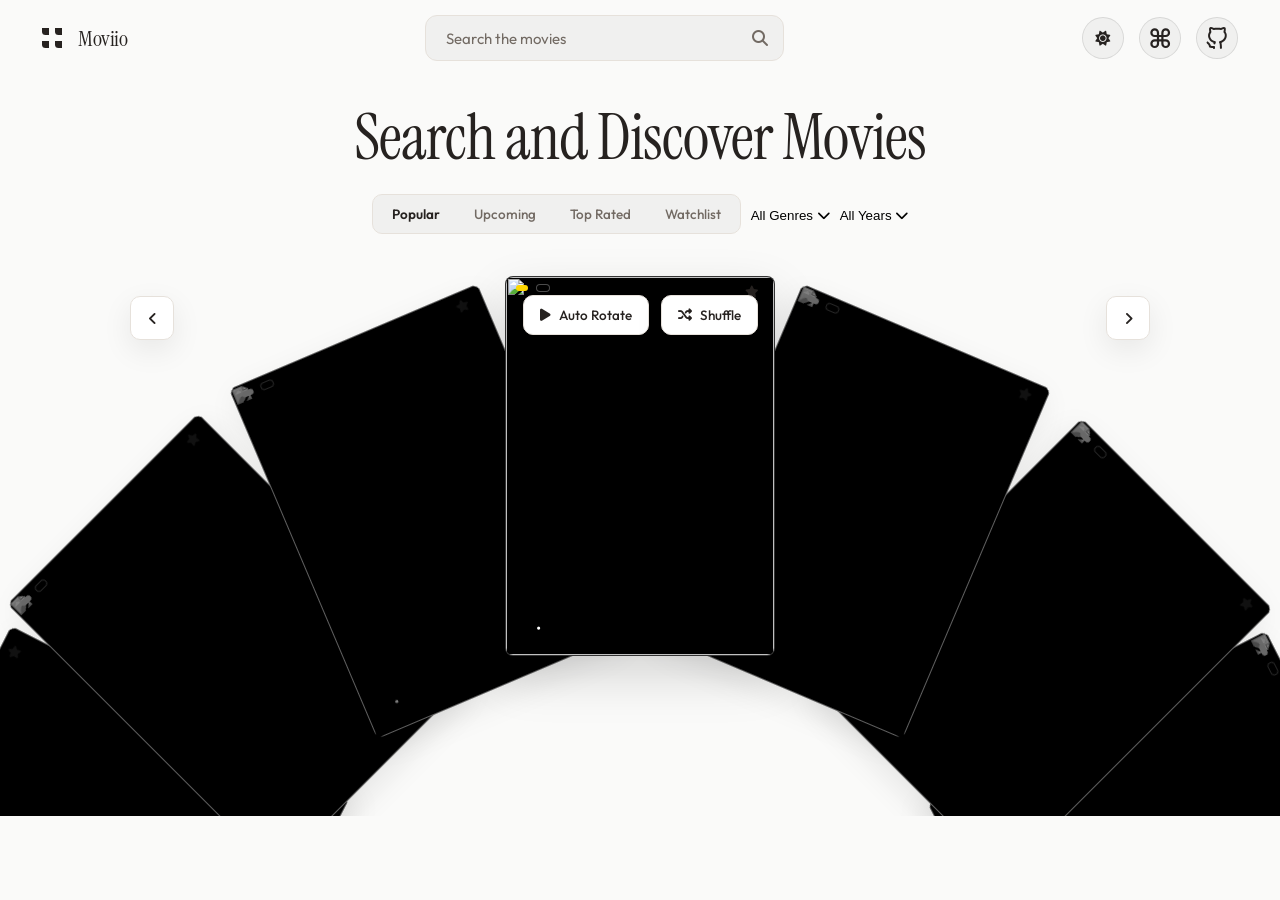
==== app.html @ 8660d8d4 "feat: modular scripts refactor, landing search, welcome modal, UI polish" ====
<!DOCTYPE html>
<html lang="en" data-theme="dark">
<!--
██████╗ ██╗██╗      █████╗ ██╗
██╔══██╗██║██║     ██╔══██╗██║
██████╔╝██║██║     ███████║██║
██╔══██╗██║██║     ██╔══██║██║
██████╔╝██║███████╗██║  ██║███████╗
╚═════╝ ╚═╝╚══════╝╚═╝  ╚═╝╚══════╝
███╗   ███╗ █████╗ ██╗     ██╗██╗  ██╗
████╗ ████║██╔══██╗██║     ██║██║ ██╔╝
██╔████╔██║███████║██║     ██║█████╔╝
██║╚██╔╝██║██╔══██║██║     ██║██╔═██╗
██║ ╚═╝ ██║██║  ██║███████╗██║██║  ██╗
╚═╝     ╚═╝╚═╝  ╚═╝╚══════╝╚═╝╚═╝  ╚═╝
What are you doing here?! you sneaky developer...
-->
<head>
  <meta charset="UTF-8" />
  <meta name="viewport" content="width=device-width, initial-scale=1.0" />
  <meta http-equiv="X-UA-Compatible" content="IE=edge" />
  <title>Moviio - Discover movies in motion. Browse films, watch trailers, and explore cinema with Moviio.</title>
  <meta name="description"
    content="Moviio is a modern movie discovery platform to explore popular, top-rated, and upcoming films, watch official trailers, and browse cinema in a smooth motion-driven experience." />
  <meta name="keywords"
    content="movies, movie discovery, film explorer, cinema, movie trailers, tmdb, film search, moviio" />
  <meta name="author" content="Moviio" />
  <meta name="robots" content="index, follow" />
  <meta property="og:description"
    content="Discover movies in motion. Browse films, watch trailers, and explore cinema with Moviio." />
  <meta name="theme-color" content="#0f0f0f" />
  <meta name="color-scheme" content="dark light" />
  <link rel="icon" href="./assets/favicon.svg" />
  <link rel="manifest" href="/manifest.json">
  <meta name="apple-mobile-web-app-capable" content="yes">
  <link rel="stylesheet" href="style.css" />
  <script>
    (function () {
      try {
        var t = localStorage.getItem("moviio-theme");
        if (t === "light" || t === "dark") {
          document.documentElement.setAttribute("data-theme", t);
        }
      } catch (e) { }
    })();
  </script>
  <link rel="stylesheet" href="https://cdnjs.cloudflare.com/ajax/libs/font-awesome/6.5.1/css/all.min.css"
    crossorigin="anonymous" referrerpolicy="no-referrer" />
  <style>
    .wheel-container {
      overflow: hidden;
      position: relative;
      transition: transform 360ms ease;
      will-change: transform;
      touch-action: pan-y;
    }

    .wheel-track {
      display: block;
      position: relative;
      transform-origin: 50% 50%;
      will-change: transform;
    }
  </style>
</head>

<body>
  <section class="wrapper">
    <div id="api-status" style="display:none;
  padding:20px;
  border-radius:8px;
  background:#ffe8e8;
  color:#a40000;
  font-weight:600;
  width: 100%;
  max-width: 400px;
  text-align: center;
  margin: auto;
  position:absolute;
  left: 50%; top: 55%; transform: translate(-50% , -50%);z-index: 999;">
    </div>

    <!-- Card loader -->
    <div id="cardLoader" class="card-loader hidden">
      <div class="spinner"></div>
    </div>

    <!-- One-time Welcome Modal -->
    <div id="welcomeModal" class="welcome-modal hidden">
      <div class="welcome-modal-content">
        <button class="welcome-modal-close" id="welcomeCloseBtn">&times;</button>
        <h2>Welcome to Moviio</h2>
        <div class="welcome-features">
          <div><i class="fa-solid fa-compass"></i> Browse &amp; Filter</div>
          <div><i class="fa-solid fa-play"></i> Watch Trailers</div>
          <div><i class="fa-regular fa-heart"></i> Your Watchlist</div>
          <div><i class="fa-solid fa-shuffle"></i> Shuffle &amp; Auto‑Rotate</div>
        </div>
        <button id="welcomeGotItBtn" class="btn primary">Got it</button>
      </div>
    </div>

    <header>
      <nav id="navigation">
        <div class="nav-left">
          <a href="index.html" class="brand">
            <div class="logo">
              <span class="logo-dot"></span>
              <span class="logo-dot"></span><span class="logo-dot"></span><span class="logo-dot"></span>
            </div>
            <span class="wordmark">Moviio</span>
          </a>
        </div>
        <div class="search-wrapper">
          <input type="search" placeholder="Search the movies" id="searchBox">
          <button class="search-icon" id="searchBtn">
            <i class="fa-solid fa-search"></i>
          </button>
        </div>

        <div style="display: flex; align-items: center; gap: 15px;">
          <button class="theme-toggle-btn" id="themeToggleBtn" title="Toggle theme">
            <i class="fa-solid fa-moon theme-icon-dark"></i>
            <i class="fa-solid fa-sun theme-icon-light"></i>
          </button>
          <button class="shortcuts-btn" id="shortcutsBtn" title="Keyboard Shortcuts">
            <svg style="height: 66%; width:66%;" viewBox="0 0 24 24" fill="none" xmlns="http://www.w3.org/2000/svg">
              <g id="SVGRepo_bgCarrier" stroke-width="0"></g>
              <g id="SVGRepo_tracerCarrier" stroke-linecap="round" stroke-linejoin="round"></g>
              <g id="SVGRepo_iconCarrier">
                <path
                  d="M10 10V7C10 5.34315 8.65685 4 7 4C5.34315 4 4 5.34315 4 7C4 8.65685 5.34315 10 7 10H10ZM10 10V14M10 10H14M10 14V17C10 18.6569 8.65685 20 7 20C5.34315 20 4 18.6569 4 17C4 15.3431 5.34315 14 7 14H10ZM10 14H14M14 10H17C18.6569 10 20 8.65685 20 7C20 5.34315 18.6569 4 17 4C15.3431 4 14 5.34315 14 7V10ZM14 10V14M14 14H17C18.6569 14 20 15.3431 20 17C20 18.6569 18.6569 20 17 20C15.3431 20 14 18.6569 14 17V14Z"
                  stroke="currentColor" stroke-width="2" stroke-linecap="round" stroke-linejoin="round"></path>
              </g>
            </svg>
          </button>
          <a href="https://github.com/bilalmlkdev/moviio.git" target="_blank" rel="noopener noreferrer"
            class="github-btn" id="githubBtn" title="GitHub">
            <svg style="height: 60%; width:60%;" viewBox="0 0 24 24" fill="none" xmlns="http://www.w3.org/2000/svg">
              <g id="SVGRepo_bgCarrier" stroke-width="0"></g>
              <g id="SVGRepo_tracerCarrier" stroke-linecap="round" stroke-linejoin="round"></g>
              <g id="SVGRepo_iconCarrier">
                <path
                  d="M4.0744 2.9938C4.13263 1.96371 4.37869 1.51577 5.08432 1.15606C5.84357 0.768899 7.04106 0.949072 8.45014 1.66261C9.05706 1.97009 9.11886 1.97635 10.1825 1.83998C11.5963 1.65865 13.4164 1.65929 14.7213 1.84164C15.7081 1.97954 15.7729 1.97265 16.3813 1.66453C18.3814 0.651679 19.9605 0.71795 20.5323 1.8387C20.8177 2.39812 20.8707 3.84971 20.6494 5.04695C20.5267 5.71069 20.5397 5.79356 20.8353 6.22912C22.915 9.29385 21.4165 14.2616 17.8528 16.1155C17.5801 16.2574 17.3503 16.3452 17.163 16.4167C16.5879 16.6363 16.4133 16.703 16.6247 17.7138C16.7265 18.2 16.8491 19.4088 16.8973 20.4002C16.9844 22.1922 16.9831 22.2047 16.6688 22.5703C16.241 23.0676 15.6244 23.076 15.2066 22.5902C14.9341 22.2734 14.9075 22.1238 14.9075 20.9015C14.9075 19.0952 14.7095 17.8946 14.2417 16.8658C13.6854 15.6415 14.0978 15.185 15.37 14.9114C17.1383 14.531 18.5194 13.4397 19.2892 11.8146C20.0211 10.2698 20.1314 8.13501 18.8082 6.83668C18.4319 6.3895 18.4057 5.98446 18.6744 4.76309C18.7748 4.3066 18.859 3.71768 18.8615 3.45425C18.8653 3.03823 18.8274 2.97541 18.5719 2.97541C18.4102 2.97541 17.7924 3.21062 17.1992 3.49805L16.2524 3.95695C16.1663 3.99866 16.07 4.0147 15.975 4.0038C13.5675 3.72746 11.2799 3.72319 8.86062 4.00488C8.76526 4.01598 8.66853 3.99994 8.58215 3.95802L7.63585 3.49882C7.04259 3.21087 6.42482 2.97541 6.26317 2.97541C5.88941 2.97541 5.88379 3.25135 6.22447 4.89078C6.43258 5.89203 6.57262 6.11513 5.97101 6.91572C5.06925 8.11576 4.844 9.60592 5.32757 11.1716C5.93704 13.1446 7.4295 14.4775 9.52773 14.9222C10.7926 15.1903 11.1232 15.5401 10.6402 16.9905C10.26 18.1319 10.0196 18.4261 9.46707 18.4261C8.72365 18.4261 8.25796 17.7821 8.51424 17.1082C8.62712 16.8112 8.59354 16.7795 7.89711 16.5255C5.77117 15.7504 4.14514 14.0131 3.40172 11.7223C2.82711 9.95184 3.07994 7.64739 4.00175 6.25453C4.31561 5.78028 4.32047 5.74006 4.174 4.83217C4.09113 4.31822 4.04631 3.49103 4.0744 2.9938Z"
                  fill="currentColor"></path>
                <path
                  d="M3.33203 15.9454C3.02568 15.4859 2.40481 15.3617 1.94528 15.6681C1.48576 15.9744 1.36158 16.5953 1.66793 17.0548C1.8941 17.3941 2.16467 17.6728 2.39444 17.9025C2.4368 17.9449 2.47796 17.9858 2.51815 18.0257C2.71062 18.2169 2.88056 18.3857 3.05124 18.5861C3.42875 19.0292 3.80536 19.626 4.0194 20.6962C4.11474 21.1729 4.45739 21.4297 4.64725 21.5419C4.85315 21.6635 5.07812 21.7352 5.26325 21.7819C5.64196 21.8774 6.10169 21.927 6.53799 21.9559C7.01695 21.9877 7.53592 21.998 7.99999 22.0008C8.00033 22.5527 8.44791 23.0001 8.99998 23.0001C9.55227 23.0001 9.99998 22.5524 9.99998 22.0001V21.0001C9.99998 20.4478 9.55227 20.0001 8.99998 20.0001C8.90571 20.0001 8.80372 20.0004 8.69569 20.0008C8.10883 20.0026 7.34388 20.0049 6.67018 19.9603C6.34531 19.9388 6.07825 19.9083 5.88241 19.871C5.58083 18.6871 5.09362 17.8994 4.57373 17.2891C4.34391 17.0194 4.10593 16.7834 3.91236 16.5914C3.87612 16.5555 3.84144 16.5211 3.80865 16.4883C3.5853 16.265 3.4392 16.1062 3.33203 15.9454Z"
                  fill="currentColor"></path>
              </g>
            </svg>
          </a>
        </div>

        <div class="shortcuts-dropdown hidden" id="shortcutsDropdown">
          <h4>Keyboard Shortcuts</h4>
          <ul>
            <li><span class="key">←</span> <span class="key">→</span> <span>Navigate cards</span></li>
            <li><span class="key">Enter</span> <span class="key">Space</span> <span>Open active card's trailer</span>
            </li>
            <li><span class="key">Esc</span> <span>Close trailer</span></li>
          </ul>
        </div>
      </nav>
    </header>

    <main class="main-site">
      <section class="hero-section">
        <h1>Search and Discover Movies</h1>
        <div class="filter-wrapper">
          <div class="filter-tabs">
            <span class="active-indicator"></span>
            <button class="filter-btn active" data-attribute="popular">Popular</button>
            <button class="filter-btn" data-attribute="upcoming">Upcoming</button>
            <button class="filter-btn" data-attribute="top_rated">Top Rated</button>
            <button class="filter-btn" data-attribute="watchlist">Watchlist</button>
          </div>

          <!-- Genre dropdown -->
          <div class="custom-dropdown" id="genreDropdown">
            <button type="button" class="dropdown-trigger" aria-haspopup="listbox" aria-expanded="false">
              <span class="dropdown-value">All Genres</span>
              <i class="fa-solid fa-chevron-down"></i>
            </button>
            <div class="dropdown-menu" role="listbox"></div>
            <select class="filter-select sr-only" id="genreSelect" tabindex="-1" aria-hidden="true">
              <option value="">All Genres</option>
            </select>
          </div>

          <!-- Year dropdown -->
          <div class="custom-dropdown" id="yearDropdown">
            <button type="button" class="dropdown-trigger" aria-haspopup="listbox" aria-expanded="false">
              <span class="dropdown-value">All Years</span>
              <i class="fa-solid fa-chevron-down"></i>
            </button>
            <div class="dropdown-menu" role="listbox"></div>
            <select class="filter-select sr-only" id="yearSelect" tabindex="-1" aria-hidden="true">
              <option value="">All Years</option>
              <option value="2026">2026</option>
              <option value="2025">2025</option>
              <option value="2024">2024</option>
              <option value="2023">2023</option>
              <option value="2022">2022</option>
              <option value="2021">2021</option>
              <option value="2020">2020</option>
              <option value="2019">2019</option>
            </select>
          </div>
        </div>

        <!-- Controls row for Auto‑Rotate and Shuffle -->
        <div class="controls-row">
          <button id="autoRotateBtn" class="action-btn">
            <i class="fa-solid fa-play"></i>
            <span>Auto Rotate</span>
          </button>
          <button id="shuffleBtn" class="action-btn">
            <i class="fa-solid fa-shuffle"></i>
            <span>Shuffle</span>
          </button>
        </div>
      </section>

      <!-- Wheel container -->
      <div class="wheel-container">
        <div id="emptyState" class="empty-state hidden">
          <i class="fa-regular fa-heart"></i>
          <p>Nothing in your watchlist yet.</p>
        </div>

        <button class="move-right controller-btn">
          <span><i class="fas fa-angle-right"></i></span>
        </button>
        <button class="move-left controller-btn">
          <span><i class="fas fa-angle-left"></i></span>
        </button>

        <!-- Cards (7 placeholders) -->
        <div class="wheel-track">
          <div class="card card-0">
            <div class="movie-details">
              <div class="details-top">
                <div class="movie-type">
                  <div class="badge-top-left"></div>
                  <div class="badge-top-right"></div>
                </div>
                <div class="movie-rating">
                  <h2><span><i class="fa-solid fa-star"></i></span></h2>
                </div>
              </div>
              <div class="details-bottom">
                <div class="card-content">
                  <h3></h3>
                  <div class="movie-dateType"><span class="movie-data"></span> • <span class="what-type"></span></div>
                </div>
              </div>
            </div>
            <img src="" alt="">
          </div>
          <div class="card card-1">
            <div class="movie-details">
              <div class="details-top">
                <div class="movie-type">
                  <div class="badge-top-left"></div>
                  <div class="badge-top-right"></div>
                </div>
                <div class="movie-rating">
                  <h2><span><i class="fa-solid fa-star"></i></span></h2>
                </div>
              </div>
              <div class="details-bottom">
                <div class="card-content">
                  <h3></h3>
                  <div class="movie-dateType"><span class="movie-data"></span> • <span class="what-type"></span></div>
                </div>
              </div>
            </div>
            <img src="" alt="">
          </div>
          <div class="card card-2">
            <div class="movie-details">
              <div class="details-top">
                <div class="movie-type">
                  <div class="badge-top-left"></div>
                  <div class="badge-top-right"></div>
                </div>
                <div class="movie-rating">
                  <h2><span><i class="fa-solid fa-star"></i></span></h2>
                </div>
              </div>
              <div class="details-bottom">
                <div class="card-content">
                  <h3></h3>
                  <div class="movie-dateType"><span class="movie-data"></span> • <span class="what-type"></span></div>
                </div>
              </div>
            </div>
            <img src="" alt="">
          </div>
          <div class="card card-3" id="active-card">
            <div class="movie-details">
              <div class="details-top">
                <div class="movie-type">
                  <div class="badge-top-left"></div>
                  <div class="badge-top-right"></div>
                </div>
                <div class="movie-rating">
                  <h2><span><i class="fa-solid fa-star"></i></span></h2>
                </div>
              </div>
              <div class="details-bottom">
                <div class="card-content">
                  <h3></h3>
                  <div class="movie-dateType"><span class="movie-data"></span> • <span class="what-type"></span></div>
                </div>
              </div>
            </div>
            <img src="" alt="">
          </div>
          <div class="card card-4">
            <div class="movie-details">
              <div class="details-top">
                <div class="movie-type">
                  <div class="badge-top-left"></div>
                  <div class="badge-top-right"></div>
                </div>
                <div class="movie-rating">
                  <h2><span><i class="fa-solid fa-star"></i></span></h2>
                </div>
              </div>
              <div class="details-bottom">
                <div class="card-content">
                  <h3></h3>
                  <div class="movie-dateType"><span class="movie-data"></span> • <span class="what-type"></span></div>
                </div>
              </div>
            </div>
            <img src="" alt="">
          </div>
          <div class="card card-5">
            <div class="movie-details">
              <div class="details-top">
                <div class="movie-type">
                  <div class="badge-top-left"></div>
                  <div class="badge-top-right"></div>
                </div>
                <div class="movie-rating">
                  <h2><span><i class="fa-solid fa-star"></i></span></h2>
                </div>
              </div>
              <div class="details-bottom">
                <div class="card-content">
                  <h3></h3>
                  <div class="movie-dateType"><span class="movie-data"></span> • <span class="what-type"></span></div>
                </div>
              </div>
            </div>
            <img src="" alt="">
          </div>
          <div class="card card-6">
            <div class="movie-details">
              <div class="details-top">
                <div class="movie-type">
                  <div class="badge-top-left"></div>
                  <div class="badge-top-right"></div>
                </div>
                <div class="movie-rating">
                  <h2><span><i class="fa-solid fa-star"></i></span></h2>
                </div>
              </div>
              <div class="details-bottom">
                <div class="card-content">
                  <h3></h3>
                  <div class="movie-dateType"><span class="movie-data"></span> • <span class="what-type"></span></div>
                </div>
              </div>
            </div>
            <img src="" alt="">
          </div>
        </div>
      </div>
    </main>
  </section>

  <!-- Trailer overlay -->
  <div id="trailer-overlay" class="hidden">
    <div class="trailer-bg">
      <iframe id="trailerPlayer" src="" frameborder="0" allow="autoplay; fullscreen; picture-in-picture"
        allowfullscreen></iframe>
    </div>
    <div class="trailer-gradient"></div>
    <div class="trailer-content">
      <div class="movie-rating">
        <span class="tag rating" id="trailerRating"></span>
        <i class="fa-solid fa-star" id="fa-star"></i>
      </div>
      <h1 id="trailerTitle"></h1>
      <div class="meta">
        <span><i class="fa-solid fa-play"></i> <span>Movie</span></span>
        <span><i class="fa-solid fa-calendar-days"></i> <span id="trailerYear"></span></span>
      </div>
      <p id="trailerOverview" class="overview"></p>

      <div class="trailer-controls">
        <button class="btn primary" id="playPauseBtn">
          <i class="fa-solid fa-play"></i> Watch Now
        </button>
        <button class="btn-icon" id="fullscreenBtn" title="Fullscreen">
          <i class="fa-solid fa-expand"></i>
        </button>
        <button class="btn-icon watchlist-btn" id="overlayWatchlistBtn" title="Add to Watchlist">
          <i class="fa-regular fa-heart"></i>
        </button>
        <button class="btn-icon" id="shareBtn" title="Share Movie">
          <i class="fa-solid fa-share-nodes"></i>
        </button>
      </div>
    </div>

    <button id="closeTrailer" class="close">
      <svg xmlns="http://www.w3.org/2000/svg" width="4em" height="4em" fill="currentColor" viewBox="0 0 256 256">
        <path
          d="M232,200a8,8,0,0,1-16,0,88.1,88.1,0,0,0-88-88H51.31l34.35,34.34a8,8,0,0,1-11.32,11.32l-48-48a8,8,0,0,1,0-11.32l48-48A8,8,0,0,1,85.66,61.66L51.31,96H128A104.11,104.11,0,0,1,232,200Z">
        </path>
      </svg>
    </button>
  </div>

  <script src="theme.js"></script>
  <script type="module" src="scripts/main.js"></script>
  <script>
    if ('serviceWorker' in navigator) {
      window.addEventListener('load', () => {
        navigator.serviceWorker.register('/sw.js');
      });
    }
  </script>
</body>

</html>
---- style.css ----
@import url("https://fonts.googleapis.com/css2?family=Outfit:wght@100..900&family=JetBrains+Mono:wght@400;500;600&family=Instrument+Serif:ital@0;1&display=swap");

*,
*::after,
*::before {
  padding: 0;
  margin: 0;
  box-sizing: border-box;
}

:root {
  --card-w: 270px;
  --card-h: 380px;
  --wheel-height: 700px;
  --transition-duration: 360ms;

  --bg-color: #16130f;
  --txt-color: #f2ece4;
  --txt-muted: #a89c8f;
  --card-color: #201b16;
  --border-color: #332b23;
  --primary-color: #eec89a;
  --primary-fg: #201b16;
  --chip-bg: rgba(238, 200, 154, 0.1);
  --chip-border: rgba(238, 200, 154, 0.3);
  --accent-color: var(--primary-color);

  --surface-color: rgba(255, 255, 255, 0.06);
  --surface-border: rgba(255, 255, 255, 0.12);
  --surface-hover: rgba(255, 255, 255, 0.12);

  --shadow-strong: 0 20px 50px rgba(0, 0, 0, 0.5);
  --shadow-soft: 0 10px 30px rgba(0, 0, 0, 0.3);

  --font-sans: "Outfit", sans-serif;
  --font-mono: "JetBrains Mono", ui-monospace, "Courier New", monospace;
  --font-serif: "Instrument Serif", Georgia, serif;
}

[data-theme="light"] {
  --bg-color: #fafaf9;
  --txt-color: #262220;
  --txt-muted: #726a63;
  --card-color: #ffffff;
  --border-color: #e6e1db;
  --primary-color: #6b4a2f;
  --primary-fg: #ffffff;
  --chip-bg: rgba(107, 74, 47, 0.08);
  --chip-border: rgba(107, 74, 47, 0.25);

  --surface-color: rgba(0, 0, 0, 0.04);
  --surface-border: rgba(0, 0, 0, 0.1);
  --surface-hover: rgba(0, 0, 0, 0.07);

  --shadow-strong: 0 20px 50px rgba(0, 0, 0, 0.15);
  --shadow-soft: 0 10px 30px rgba(0, 0, 0, 0.08);
}

html,
body {
  overscroll-behavior: none;
  width: 100%;
  background-color: var(--bg-color);
  color: var(--txt-color);
  font-family: "Outfit", sans-serif;
  overflow: hidden;
  position: relative;
  transition: background-color 0.25s ease, color 0.25s ease;
}

a {
  text-decoration: none;
  color: inherit;
}

input,
textarea,
output {
  outline: none;
  border: none;
  margin: 0;
  padding: 0;
}

button {
  border: none;
  background: transparent;
  margin: 0;
  padding: 0;
  cursor: pointer;
}

ul,
ol,
li {
  list-style: none;
}

.wrapper {
  height: 100svh;
  width: 100%;
  padding: 0;
  position: relative;
  z-index: 10;
}

header {
  width: 100%;
  padding: 15px 42px;
}

#navigation {
  display: flex;
  align-items: center;
  justify-content: space-between;
}

.nav-left {
  display: flex;
  align-items: center;
  gap: 30px;
}

.brand {
  display: flex;
  align-items: center;
  gap: 10px;
}

.wordmark {
  font-family: var(--font-serif);
  font-size: 22px;
  letter-spacing: -0.5px;
  color: var(--txt-color);
  white-space: nowrap;
}

.logo {
  display: inline-flex;
  height: 26px;
  width: 26px;
  display: grid;
  align-items: center;
  justify-content: center;
  grid-template-columns: repeat(2, 1fr);
}

.logo .logo-dot {
  height: 7px;
  width: 7px;
  background-color: var(--txt-color);
  border-bottom-left-radius: 50%;
  display: inline-block;
}

.search-wrapper {
  display: flex;
  align-items: center;
  gap: 10px;
  color: var(--txt-color);
  width: 30%;
  max-width: 100%;
  height: 46px;
  border-radius: 12px;
  background-color: var(--surface-color);
  border: 1px solid var(--border-color);
  transition: border-color 0.2s ease;
}

.search-wrapper:focus-within {
  border-color: var(--primary-color);
}

.search-wrapper input[type="search"] {
  width: 100%;
  height: 100%;
  padding: 0 10px 0 20px;
  color: var(--txt-color);
  font-size: 15px;
  border-radius: 12px;
  background: transparent;
  font-family: var(--font-sans);
}

.search-wrapper input[type="search"]::placeholder {
  color: var(--txt-muted);
}

.search-wrapper .search-icon {
  background: transparent;
  position: relative;
  right: 15px;
}

.search-icon i {
  font-size: 16px;
  color: var(--txt-muted);
}

.user {
  display: flex;
  align-items: center;
  justify-content: center;
  height: 50px;
  width: 50px;
  border-radius: 50%;
  background-color: var(--txt-color);
  color: var(--bg-color);
}

.user i {
  font-size: 18px;
  color: var(--bg-color);
}

.main-site {
  display: flex;
  flex-direction: column;
  align-items: center;
  margin-top: 40px;
  z-index: 2;
  position: relative;
}

/* Theme toggle, shortcuts, github buttons */
.shortcuts-btn,
.github-btn,
.theme-toggle-btn {
  display: flex;
  align-items: center;
  justify-content: center;
  width: 42px;
  height: 42px;
  border-radius: 50%;
  background: var(--surface-color);
  border: 1px solid var(--surface-border);
  color: var(--txt-color);
  font-size: 16px;
  cursor: pointer;
  transition: all 0.2s ease;
}

.shortcuts-btn:hover,
.github-btn:hover,
.theme-toggle-btn:hover {
  background: var(--surface-hover);
}

.theme-toggle-btn {
  position: relative;
  font-size: 15px;
}

.theme-toggle-btn .theme-icon-light,
.theme-toggle-btn .theme-icon-dark {
  position: absolute;
  transition: opacity 0.2s ease, transform 0.3s ease;
}

.theme-toggle-btn .theme-icon-light {
  opacity: 0;
  transform: rotate(-90deg) scale(0.5);
}

.theme-toggle-btn .theme-icon-dark {
  opacity: 1;
  transform: rotate(0deg) scale(1);
}

[data-theme="light"] .theme-toggle-btn .theme-icon-light {
  opacity: 1;
  transform: rotate(0deg) scale(1);
}

[data-theme="light"] .theme-toggle-btn .theme-icon-dark {
  opacity: 0;
  transform: rotate(90deg) scale(0.5);
}

.shortcuts-btn.active,
.github-btn:active {
  background: var(--txt-color);
  color: var(--bg-color);
}

.shortcuts-btn.active svg,
.github-btn:active svg {
  stroke-color: #000000;
}

.shortcuts-dropdown {
  position: absolute;
  top: 64px;
  right: 42px;
  width: 260px;
  background: var(--card-color);
  backdrop-filter: blur(8px);
  border: 1px solid var(--border-color);
  border-radius: 10px;
  padding: 14px 16px;
  z-index: 50;
  box-shadow: var(--shadow-strong);
  color: var(--txt-color);
}

.shortcuts-dropdown.hidden {
  display: none;
}

.shortcuts-dropdown h4 {
  font-size: 13px;
  text-transform: uppercase;
  letter-spacing: 0.5px;
  color: var(--txt-muted);
  margin-bottom: 10px;
}

.shortcuts-dropdown ul {
  display: flex;
  flex-direction: column;
  gap: 10px;
}

.shortcuts-dropdown li {
  display: flex;
  align-items: center;
  gap: 8px;
  font-size: 14px;
}

.shortcuts-dropdown .key {
  background: var(--surface-color);
  border: 1px solid var(--border-color);
  border-radius: 4px;
  padding: 2px 8px;
  font-size: 12px;
  font-family: var(--font-mono);
}

/* Hero */
.hero-section {
  display: flex;
  flex-direction: column;
  align-items: center;
  gap: 20px;
  position: absolute;
  top: 0;
  width: 100%;
  left: 50%;
  transform: translateX(-50%);
  z-index: 10;
}

.hero-section h1 {
  font-size: 64px;
  letter-spacing: -1px;
  font-weight: 400;
  font-family: var(--font-serif);
  position: relative;
  color: var(--txt-color);
  bottom: 20px;
}

.filter-wrapper {
  position: relative;
  display: flex;
  align-items: center;
  gap: 10px;
  height: auto;
  position: relative;
  bottom: 25px;
  flex-wrap: wrap;
}

.filter-tabs {
  display: inline-flex;
  align-items: center;
  gap: 2px;
  height: 40px;
  padding: 3px;
  border-radius: 10px;
  background: var(--surface-color);
  border: 1px solid var(--border-color);
  position: relative;
}

.active-indicator {
  position: absolute;
  height: calc(100% - 6px);
  top: 3px;
  background: var(--card-color);
  box-shadow: 0 1px 3px rgba(0, 0, 0, 0.15);
  z-index: 0;
  border-radius: 7px;
  transition: all 0.3s cubic-bezier(0.4, 0, 0.2, 1);
  color: var(--txt-color);
}

.filter-btn {
  height: 34px;
  padding: 0 16px;
  border: none;
  background: transparent;
  color: var(--txt-muted);
  font-family: var(--font-sans);
  font-size: 13.5px;
  font-weight: 500;
  cursor: pointer;
  position: relative;
  z-index: 1;
  border-radius: 7px;
  transition: color 0.2s ease;
  white-space: nowrap;
}

.filter-btn.active {
  color: var(--txt-color);
  font-weight: 600;
}

/* Controls row for Auto‑Rotate and Shuffle */
.controls-row {
  display: flex;
  justify-content: center;
  gap: 12px;
  margin-top: 16px;
  flex-wrap: wrap;
}

.action-btn {
  display: inline-flex;
  align-items: center;
  gap: 8px;
  height: 40px;
  padding: 0 16px;
  border: 1px solid var(--border-color);
  font-family: var(--font-sans);
  font-size: 13.5px;
  font-weight: 500;
  cursor: pointer;
  border-radius: 10px;
  box-shadow: var(--shadow-soft);
  transition: all 0.2s cubic-bezier(0.4, 0, 0.2, 1);
  background-color: var(--card-color);
  color: var(--txt-color);
}

.action-btn:hover {
  border-color: var(--primary-color);
  transform: translateY(-2px);
}

.action-btn i {
  font-size: 14px;
}

/* Wheel */
.wheel-container {
  position: relative;
  width: 100%;
  height: var(--wheel-height);
  display: flex;
  justify-content: center;
  align-items: center;
  overflow: hidden;
  touch-action: pan-y;
  z-index: 2;
}

.move-right {
  top: 180px;
  right: 130px;
}

.move-right:active {
  transform: translateY(2px) !important;
}

.move-left {
  top: 180px;
  left: 130px;
}

.controller-btn {
  width: 44px;
  height: 44px;
  padding: 0;
  border: 1px solid var(--border-color);
  font-family: var(--font-sans);
  text-decoration: none;
  font-size: 15px;
  cursor: pointer;
  border-radius: 10px;
  box-shadow: var(--shadow-soft);
  transition: all 0.2s cubic-bezier(0.4, 0, 0.2, 1);
  background-color: var(--card-color);
  display: flex;
  align-items: center;
  justify-content: center;
  position: absolute;
  z-index: 10;
}

.controller-btn:hover {
  border-color: var(--primary-color);
  transform: translateY(-2px);
}

.controller-btn span {
  color: var(--txt-color);
  display: flex;
  align-items: center;
  justify-content: center;
}

.controller-btn:active {
  transform: translateY(0);
  outline: 0;
}

.wheel-container,
.wheel-track {
  touch-action: none;
  -ms-touch-action: none;
  -webkit-user-select: none;
  user-select: none;
}

.wheel-track {
  position: absolute;
  left: 50%;
  top: 50%;
  width: 100%;
  height: 100%;
  transform: translate3d(-50%, -50%, 0);
  pointer-events: auto;
  touch-action: none;
}

.wheel-track.hide {
  display: none;
}

.card {
  position: absolute !important;
  left: 50%;
  top: 50%;
  width: var(--card-w);
  height: var(--card-h);
  background: #000;
  border-radius: 8px;
  overflow: hidden;
  box-shadow: var(--shadow-soft);
  transform: translate(-50%, -50%) var(--slot) translateX(var(--drag-x, 0px)) rotateX(var(--tilt-x, 0deg)) rotateY(var(--tilt-y, 0deg));
  transition: transform var(--transition-duration) ease, filter var(--transition-duration) ease;
  transform-origin: 50% 200%;
  filter: grayscale(100%) brightness(0.5);
  z-index: 1;
  user-select: none;
  touch-action: none;
  will-change: transform, filter;
  pointer-events: none;
}

.card.active,
.card-3 {
  z-index: 10;
  filter: grayscale(0%) brightness(1);
  box-shadow: 0 20px 50px rgba(0, 0, 0, 0.5);
  cursor: pointer;
  pointer-events: visible;
}

.wheel-track.dragging .card {
  transition: none;
}

.card img {
  width: 100%;
  height: 100%;
  object-fit: cover;
  position: absolute;
  top: 0;
  left: 0;
  z-index: -1;
  pointer-events: none;
}

.card-0 {
  --slot: translateY(55px) translateX(-13px) rotate(-63deg);
  z-index: -1;
}

.card-1 {
  --slot: translateY(10px) rotate(-45deg);
  z-index: 1;
}

.card-2 {
  --slot: translateX(10px) rotate(-23deg);
  z-index: 2;
}

.card-3 {
  --slot: rotate(0deg) scale(1);
  z-index: 10;
  filter: grayscale(0%) brightness(1);
  box-shadow: var(--shadow-strong);
  border: 1px solid rgba(255, 255, 255, 0.2);
}

.card-4 {
  --slot: translateX(-10px) rotate(23deg);
  z-index: 2;
}

.card-5 {
  --slot: translateY(15px) rotate(45deg);
  z-index: 1;
}

.card-6 {
  --slot: translateY(60px) translateX(10px) rotate(63deg);
  z-index: -1;
}

.movie-details {
  height: 100%;
  width: 100%;
  padding: 7px 10px;
  display: flex;
  flex-direction: column;
  justify-content: space-between;
  box-sizing: border-box;
  border-radius: 8px;
}

.details-top {
  display: flex;
  justify-content: space-between;
  align-items: flex-start;
  width: 100%;
}

.movie-type {
  display: flex;
  align-items: center;
  gap: 8px;
}

.movie-rating {
  position: relative;
  right: 20px;
}

.movie-rating h2 {
  margin: 0;
  font-size: 40px;
  color: var(--txt-color);
  position: relative;
}

.movie-rating h2 span {
  position: absolute;
  top: 0;
  right: -15px;
  font-size: 12px;
}

.badge-top-left {
  background: #ffd700;
  color: #000;
  padding: 3px 6px;
  border-radius: 4px;
  font-size: 10px;
  font-weight: bold;
  display: inline-block;
}

.badge-top-right {
  background: rgba(0, 0, 0, 0.6);
  color: #fff;
  padding: 3px 6px;
  border-radius: 4px;
  font-size: 10px;
  border: 1px solid rgba(255, 255, 255, 0.3);
  display: inline-block;
}

.card-content {
  width: 100%;
  padding: 0 10px 10px;
  text-align: left;
  color: #fff;
  display: flex;
  flex-direction: column;
  gap: 4px;
  box-sizing: border-box;
}

.card-content h3 {
  margin: 0;
  font-size: 22px;
  text-transform: capitalize;
}

.movie-dateType {
  display: flex;
  gap: 10px;
  align-items: center;
}

.movie-dateType span {
  font-size: 14px;
}

/* Trailer overlay */
#trailer-overlay {
  position: fixed;
  inset: 0;
  background: var(--bg-color);
  display: flex;
  align-items: center;
  justify-content: flex-start;
  overflow: hidden;
  z-index: 9999;
  width: 100%;
  height: 100vh;
}

#trailer-overlay.hidden {
  display: none;
}

.trailer-bg {
  position: absolute;
  inset: 0;
  overflow: hidden;
}

#trailerPlayer {
  position: absolute;
  top: 50%;
  left: 50%;
  width: 1920px;
  height: 1080px;
  transform: translate(-50%, -50%);
  border: none;
}

.trailer-gradient {
  position: absolute;
  inset: 0;
  background: linear-gradient(90deg, #000 25%, rgba(0, 0, 0, 0.5) 60%, rgba(0, 0, 0, 0.9));
}

.trailer-content {
  position: relative;
  z-index: 5;
  width: 50%;
  max-width: 800px;
  margin-left: 4rem;
  color: var(--txt-color);
  display: flex;
  flex-direction: column;
  align-items: flex-start;
  gap: 10px;
}

.movie-rating {
  display: flex;
  align-items: center;
  position: relative;
  margin-left: 1.2rem;
}

#fa-star {
  font-size: 10px;
  position: absolute;
  right: -15px;
  top: 0;
}

.movie-rating span {
  font-size: 25px;
}

.trailer-content h1 {
  font-size: 4rem;
  line-height: 1.1;
}

.meta {
  display: flex;
  align-items: center;
  gap: 30px;
  flex-wrap: wrap;
}

.meta span {
  display: flex;
  align-items: center;
  gap: 5px;
}

.meta span i {
  font-size: 14px;
}

.overview {
  max-width: 90%;
  margin-top: 1rem;
  opacity: 1;
}

.actions {
  margin-top: 1.5rem;
}

.btn {
  padding: 0.7rem 1.4rem;
  border-radius: 10px;
  border: none;
  margin-right: 0.7rem;
  cursor: pointer;
  font-family: var(--font-sans);
  font-weight: 500;
}

.btn.primary {
  background: var(--primary-color);
  color: var(--primary-fg);
  display: flex;
  align-items: center;
  justify-content: center;
  gap: 10px;
}

.close {
  position: absolute;
  top: 20px;
  left: 50px;
  background: transparent;
  border: none;
  cursor: pointer;
}

.close svg {
  height: 80px;
  fill: var(--txt-color);
}

.trailer-controls {
  display: flex;
  gap: 12px;
  align-items: center;
}

.btn-icon {
  width: 48px;
  height: 48px;
  border-radius: 50%;
  background: rgba(255, 255, 255, 0.15);
  backdrop-filter: blur(4px);
  border: 1px solid rgba(255, 255, 255, 0.1);
  color: var(--txt-color);
  display: flex;
  align-items: center;
  justify-content: center;
  font-size: 1.2rem;
  cursor: pointer;
  transition: all 0.2s ease;
}

.btn-icon:hover {
  background: rgba(255, 255, 255, 0.25);
  transform: scale(1.05);
}

/* Skeleton loading */
.skeleton {
  background: linear-gradient(90deg, #2a2a2a 25%, #3a3a3a 50%, #2a2a2a 75%);
  background-size: 200% 100%;
  animation: shimmer 1.5s infinite;
  border-radius: 4px;
}

@keyframes shimmer {
  0% {
    background-position: -200% 0;
  }

  100% {
    background-position: 200% 0;
  }
}

.skeleton-text {
  height: 1em;
  width: 80%;
  margin: 0.3em 0;
}

.skeleton-text.short {
  width: 40%;
}

.skeleton-text.tiny {
  width: 20%;
}

.skeleton-img {
  width: 100%;
  height: 100%;
  background: #2a2a2a;
}

/* Watchlist button */
.watchlist-btn {
  position: absolute;
  top: 12px;
  right: 12px;
  z-index: 999;
  background: rgba(0, 0, 0, 0.6);
  border: 1px solid rgba(255, 255, 255, 0.2);
  border-radius: 50%;
  width: 36px;
  height: 36px;
  display: flex;
  align-items: center;
  justify-content: center;
  color: #fff;
  cursor: pointer;
  transition: all 0.2s ease;
  backdrop-filter: blur(4px);
  pointer-events: auto;
}

.watchlist-btn:hover {
  transform: scale(1.1);
  background: rgba(255, 255, 255, 0.1);
}

.watchlist-btn.in-watchlist {
  color: #ff4757;
  border-color: #ff4757;
}

.watchlist-btn.in-watchlist i {
  font-weight: 900;
}

/* Empty state */
.wheel-container.is-empty .wheel-track {
  filter: grayscale(100%) brightness(0.25);
  pointer-events: none;
  transition: filter 0.3s ease;
}

.empty-state {
  position: absolute;
  top: 50%;
  left: 50%;
  transform: translate(-50%, -50%);
  z-index: 20;
  text-align: center;
  color: var(--txt-color);
  pointer-events: none;
}

.empty-state.hidden {
  display: none;
}

.empty-state i {
  font-size: 32px;
  opacity: 0.6;
  margin-bottom: 10px;
  display: block;
}

.empty-state p {
  font-size: 18px;
  font-weight: 500;
  opacity: 0.8;
}

/* Card loader */
.card-loader {
  position: fixed;
  inset: 0;
  background: rgba(0, 0, 0, 0.6);
  backdrop-filter: blur(2px);
  display: flex;
  align-items: center;
  justify-content: center;
  z-index: 9998;
  transition: opacity 0.2s ease;
}

.card-loader.hidden {
  display: none;
}

.card-loader .spinner {
  width: 56px;
  height: 56px;
  border-radius: 50%;
  border: 4px solid rgba(255, 255, 255, 0.2);
  border-top-color: var(--txt-color);
  animation: spin 0.8s linear infinite;
}

@keyframes spin {
  to {
    transform: rotate(360deg);
  }
}

/* Welcome modal */
.welcome-modal {
  position: fixed;
  inset: 0;
  background: rgba(0, 0, 0, 0.7);
  backdrop-filter: blur(6px);
  z-index: 10000;
  display: flex;
  align-items: center;
  justify-content: center;
  padding: 20px;
}

.welcome-modal.hidden {
  display: none;
}

.welcome-modal-content {
  background: var(--card-color);
  border: 1px solid var(--border-color);
  border-radius: 16px;
  padding: 32px 28px;
  max-width: 420px;
  width: 100%;
  text-align: center;
  box-shadow: var(--shadow-strong);
  position: relative;
}

.welcome-modal-close {
  position: absolute;
  top: 12px;
  right: 12px;
  background: transparent;
  border: none;
  color: var(--txt-muted);
  font-size: 28px;
  cursor: pointer;
  line-height: 1;
  transition: color 0.2s ease;
}

.welcome-modal-close:hover {
  color: var(--txt-color);
}

.welcome-modal h2 {
  font-family: var(--font-serif);
  font-weight: 400;
  font-size: 2rem;
  margin: 0 0 16px;
  color: var(--txt-color);
}

.welcome-features {
  display: flex;
  flex-direction: column;
  gap: 12px;
  margin-bottom: 24px;
}

.welcome-features div {
  display: flex;
  align-items: center;
  gap: 12px;
  font-size: 15px;
  color: var(--txt-muted);
}

.welcome-features i {
  width: 24px;
  color: var(--primary-color);
  font-size: 18px;
}

/* Responsive rules (simplified for this example; include all from original) */
@media (max-width: 900px) {
  :root {
    --card-w: 190px;
    --card-h: 270px;
    --wheel-height: 420px;
  }

  .movie-rating h2 {
    font-size: 34px;
  }

  .card-content h3 {
    font-size: 20px;
  }

  html,
  body {
    overflow: auto;
    height: auto;
  }

  .wrapper {
    height: auto;
    min-height: 100svh;
  }

  header {
    padding: 14px 20px;
  }

  #navigation {
    gap: 12px;
    align-items: center;
  }

  .nav-left {
    gap: 12px;
  }

  .logo {
    height: 22px;
    width: 22px;
  }

  .logo .logo-dot {
    height: 6px;
    width: 6px;
  }

  .search-wrapper {
    width: 55%;
    height: 44px;
  }

  .search-wrapper input[type="search"] {
    font-size: 15px;
    padding-left: 26px;
  }

  .user {
    height: 42px;
    width: 42px;
  }

  .hero-section {
    top: 8px;
    margin-top: 0;
    gap: 10px;
  }

  .hero-section h1 {
    font-size: 48px;
    letter-spacing: -1px;
  }

  .filter-wrapper {
    gap: 12px;
    height: 32px;
  }

  .filter-btn {
    width: 78px;
    font-size: 15px;
  }

  :root {
    --card-w: 210px;
    --card-h: 300px;
    --wheel-height: 520px;
  }

  .card-content h3 {
    font-size: 18px;
  }

  .movie-rating h2 {
    font-size: 34px;
  }
}

/* Add other media queries from original as needed */
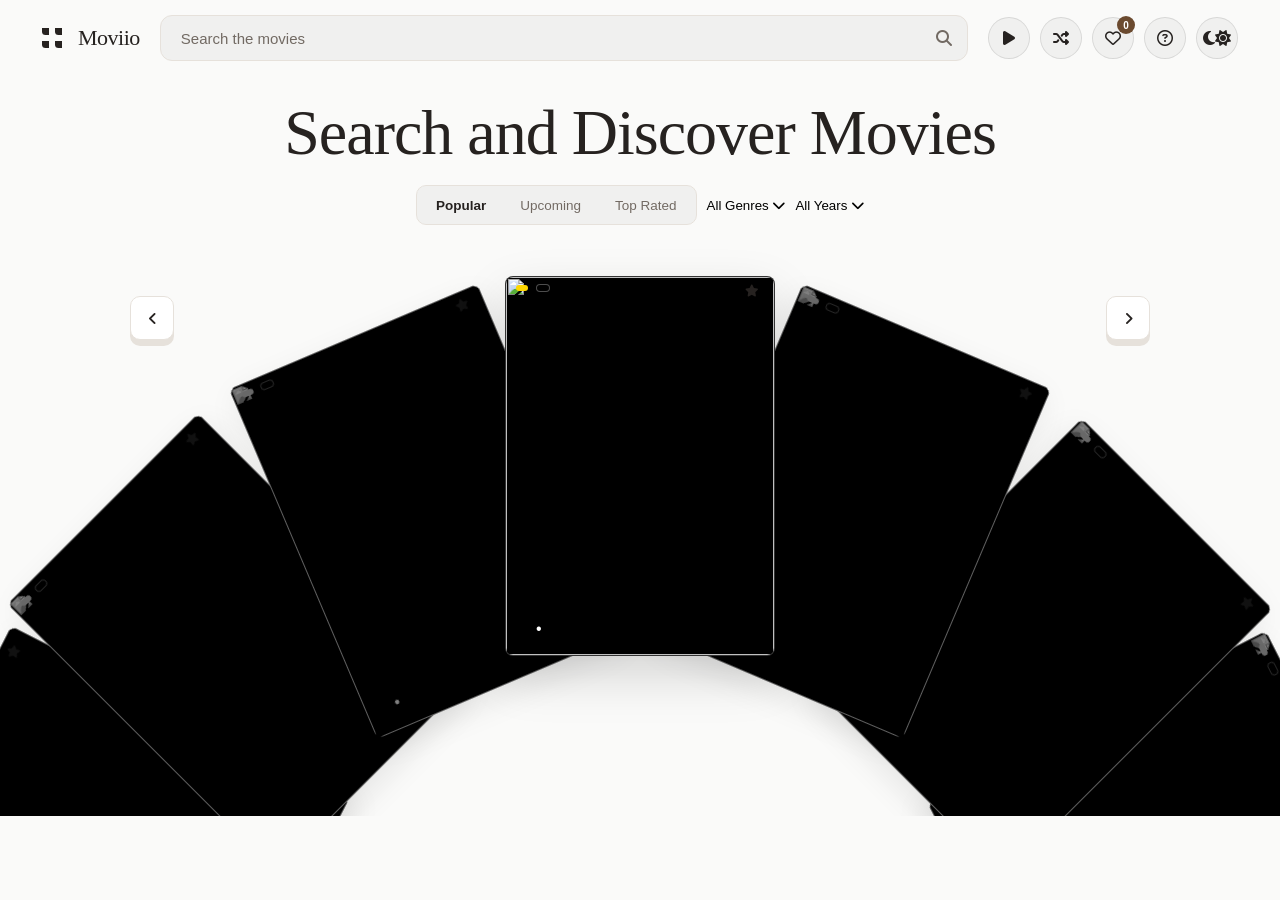
==== commit a6189692: "feat: modular styles/scripts, header polish, retro carousel buttons, light theme fixes, instructions" ====
--- a/app.html
+++ b/app.html
@@ -33,7 +33,9 @@
   <link rel="icon" href="./assets/favicon.svg" />
   <link rel="manifest" href="/manifest.json">
   <meta name="apple-mobile-web-app-capable" content="yes">
-  <link rel="stylesheet" href="style.css" />
+  <link rel="stylesheet" href="styles/main.css" />
+  <link rel="stylesheet" href="https://cdnjs.cloudflare.com/ajax/libs/font-awesome/6.5.1/css/all.min.css"
+    crossorigin="anonymous" referrerpolicy="no-referrer" />
   <script>
     (function () {
       try {
@@ -44,8 +46,6 @@
       } catch (e) { }
     })();
   </script>
-  <link rel="stylesheet" href="https://cdnjs.cloudflare.com/ajax/libs/font-awesome/6.5.1/css/all.min.css"
-    crossorigin="anonymous" referrerpolicy="no-referrer" />
   <style>
     .wheel-container {
       overflow: hidden;
@@ -80,7 +80,6 @@
   left: 50%; top: 55%; transform: translate(-50% , -50%);z-index: 999;">
     </div>
 
-    <!-- Card loader -->
     <div id="cardLoader" class="card-loader hidden">
       <div class="spinner"></div>
     </div>
@@ -93,11 +92,35 @@
         <div class="welcome-features">
           <div><i class="fa-solid fa-compass"></i> Browse &amp; Filter</div>
           <div><i class="fa-solid fa-play"></i> Watch Trailers</div>
-          <div><i class="fa-regular fa-heart"></i> Your Watchlist</div>
+          <div><i class="fa-regular fa-heart"></i> Your Favourites</div>
           <div><i class="fa-solid fa-shuffle"></i> Shuffle &amp; Auto‑Rotate</div>
         </div>
         <button id="welcomeGotItBtn" class="btn primary">Got it</button>
       </div>
+    </div>
+
+    <!-- Instructions Modal -->
+    <div id="instructionsModal" class="instructions-modal hidden">
+      <div class="instructions-content">
+        <button id="instructionsCloseBtn" class="modal-close">&times;</button>
+        <h2>How to Use Moviio</h2>
+        <div class="instruction-steps">
+          <div><i class="fa-solid fa-arrows-left-right"></i> Drag or use arrows to rotate</div>
+          <div><i class="fa-solid fa-circle-play"></i> Click card to watch trailer</div>
+          <div><i class="fa-regular fa-heart"></i> Heart to save favourites</div>
+          <div><i class="fa-solid fa-shuffle"></i> Shuffle for random</div>
+          <div><i class="fa-solid fa-rotate"></i> Auto‑Rotate to spin</div>
+        </div>
+      </div>
+    </div>
+
+    <!-- Favourites Popup -->
+    <div id="favoritesPopup" class="favorites-popup hidden">
+      <div class="favorites-header">
+        <h3>Your Favourites</h3>
+        <button id="favoritesCloseBtn" class="modal-close">&times;</button>
+      </div>
+      <div id="favoritesList" class="favorites-list"></div>
     </div>
 
     <header>
@@ -117,48 +140,24 @@
             <i class="fa-solid fa-search"></i>
           </button>
         </div>
-
-        <div style="display: flex; align-items: center; gap: 15px;">
-          <button class="theme-toggle-btn" id="themeToggleBtn" title="Toggle theme">
+        <div class="header-actions">
+          <button id="autoRotateBtn" class="header-btn" title="Auto‑Rotate">
+            <i class="fa-solid fa-play"></i>
+          </button>
+          <button id="shuffleBtn" class="header-btn" title="Shuffle">
+            <i class="fa-solid fa-shuffle"></i>
+          </button>
+          <button id="favoritesBtn" class="header-btn" title="Favourites">
+            <i class="fa-regular fa-heart"></i>
+            <span class="favorites-count">0</span>
+          </button>
+          <button id="instructionsBtn" class="header-btn" title="Instructions">
+            <i class="fa-regular fa-question-circle"></i>
+          </button>
+          <button class="theme-toggle-btn header-btn" id="themeToggleBtn" title="Toggle theme">
             <i class="fa-solid fa-moon theme-icon-dark"></i>
             <i class="fa-solid fa-sun theme-icon-light"></i>
           </button>
-          <button class="shortcuts-btn" id="shortcutsBtn" title="Keyboard Shortcuts">
-            <svg style="height: 66%; width:66%;" viewBox="0 0 24 24" fill="none" xmlns="http://www.w3.org/2000/svg">
-              <g id="SVGRepo_bgCarrier" stroke-width="0"></g>
-              <g id="SVGRepo_tracerCarrier" stroke-linecap="round" stroke-linejoin="round"></g>
-              <g id="SVGRepo_iconCarrier">
-                <path
-                  d="M10 10V7C10 5.34315 8.65685 4 7 4C5.34315 4 4 5.34315 4 7C4 8.65685 5.34315 10 7 10H10ZM10 10V14M10 10H14M10 14V17C10 18.6569 8.65685 20 7 20C5.34315 20 4 18.6569 4 17C4 15.3431 5.34315 14 7 14H10ZM10 14H14M14 10H17C18.6569 10 20 8.65685 20 7C20 5.34315 18.6569 4 17 4C15.3431 4 14 5.34315 14 7V10ZM14 10V14M14 14H17C18.6569 14 20 15.3431 20 17C20 18.6569 18.6569 20 17 20C15.3431 20 14 18.6569 14 17V14Z"
-                  stroke="currentColor" stroke-width="2" stroke-linecap="round" stroke-linejoin="round"></path>
-              </g>
-            </svg>
-          </button>
-          <a href="https://github.com/bilalmlkdev/moviio.git" target="_blank" rel="noopener noreferrer"
-            class="github-btn" id="githubBtn" title="GitHub">
-            <svg style="height: 60%; width:60%;" viewBox="0 0 24 24" fill="none" xmlns="http://www.w3.org/2000/svg">
-              <g id="SVGRepo_bgCarrier" stroke-width="0"></g>
-              <g id="SVGRepo_tracerCarrier" stroke-linecap="round" stroke-linejoin="round"></g>
-              <g id="SVGRepo_iconCarrier">
-                <path
-                  d="M4.0744 2.9938C4.13263 1.96371 4.37869 1.51577 5.08432 1.15606C5.84357 0.768899 7.04106 0.949072 8.45014 1.66261C9.05706 1.97009 9.11886 1.97635 10.1825 1.83998C11.5963 1.65865 13.4164 1.65929 14.7213 1.84164C15.7081 1.97954 15.7729 1.97265 16.3813 1.66453C18.3814 0.651679 19.9605 0.71795 20.5323 1.8387C20.8177 2.39812 20.8707 3.84971 20.6494 5.04695C20.5267 5.71069 20.5397 5.79356 20.8353 6.22912C22.915 9.29385 21.4165 14.2616 17.8528 16.1155C17.5801 16.2574 17.3503 16.3452 17.163 16.4167C16.5879 16.6363 16.4133 16.703 16.6247 17.7138C16.7265 18.2 16.8491 19.4088 16.8973 20.4002C16.9844 22.1922 16.9831 22.2047 16.6688 22.5703C16.241 23.0676 15.6244 23.076 15.2066 22.5902C14.9341 22.2734 14.9075 22.1238 14.9075 20.9015C14.9075 19.0952 14.7095 17.8946 14.2417 16.8658C13.6854 15.6415 14.0978 15.185 15.37 14.9114C17.1383 14.531 18.5194 13.4397 19.2892 11.8146C20.0211 10.2698 20.1314 8.13501 18.8082 6.83668C18.4319 6.3895 18.4057 5.98446 18.6744 4.76309C18.7748 4.3066 18.859 3.71768 18.8615 3.45425C18.8653 3.03823 18.8274 2.97541 18.5719 2.97541C18.4102 2.97541 17.7924 3.21062 17.1992 3.49805L16.2524 3.95695C16.1663 3.99866 16.07 4.0147 15.975 4.0038C13.5675 3.72746 11.2799 3.72319 8.86062 4.00488C8.76526 4.01598 8.66853 3.99994 8.58215 3.95802L7.63585 3.49882C7.04259 3.21087 6.42482 2.97541 6.26317 2.97541C5.88941 2.97541 5.88379 3.25135 6.22447 4.89078C6.43258 5.89203 6.57262 6.11513 5.97101 6.91572C5.06925 8.11576 4.844 9.60592 5.32757 11.1716C5.93704 13.1446 7.4295 14.4775 9.52773 14.9222C10.7926 15.1903 11.1232 15.5401 10.6402 16.9905C10.26 18.1319 10.0196 18.4261 9.46707 18.4261C8.72365 18.4261 8.25796 17.7821 8.51424 17.1082C8.62712 16.8112 8.59354 16.7795 7.89711 16.5255C5.77117 15.7504 4.14514 14.0131 3.40172 11.7223C2.82711 9.95184 3.07994 7.64739 4.00175 6.25453C4.31561 5.78028 4.32047 5.74006 4.174 4.83217C4.09113 4.31822 4.04631 3.49103 4.0744 2.9938Z"
-                  fill="currentColor"></path>
-                <path
-                  d="M3.33203 15.9454C3.02568 15.4859 2.40481 15.3617 1.94528 15.6681C1.48576 15.9744 1.36158 16.5953 1.66793 17.0548C1.8941 17.3941 2.16467 17.6728 2.39444 17.9025C2.4368 17.9449 2.47796 17.9858 2.51815 18.0257C2.71062 18.2169 2.88056 18.3857 3.05124 18.5861C3.42875 19.0292 3.80536 19.626 4.0194 20.6962C4.11474 21.1729 4.45739 21.4297 4.64725 21.5419C4.85315 21.6635 5.07812 21.7352 5.26325 21.7819C5.64196 21.8774 6.10169 21.927 6.53799 21.9559C7.01695 21.9877 7.53592 21.998 7.99999 22.0008C8.00033 22.5527 8.44791 23.0001 8.99998 23.0001C9.55227 23.0001 9.99998 22.5524 9.99998 22.0001V21.0001C9.99998 20.4478 9.55227 20.0001 8.99998 20.0001C8.90571 20.0001 8.80372 20.0004 8.69569 20.0008C8.10883 20.0026 7.34388 20.0049 6.67018 19.9603C6.34531 19.9388 6.07825 19.9083 5.88241 19.871C5.58083 18.6871 5.09362 17.8994 4.57373 17.2891C4.34391 17.0194 4.10593 16.7834 3.91236 16.5914C3.87612 16.5555 3.84144 16.5211 3.80865 16.4883C3.5853 16.265 3.4392 16.1062 3.33203 15.9454Z"
-                  fill="currentColor"></path>
-              </g>
-            </svg>
-          </a>
-        </div>
-
-        <div class="shortcuts-dropdown hidden" id="shortcutsDropdown">
-          <h4>Keyboard Shortcuts</h4>
-          <ul>
-            <li><span class="key">←</span> <span class="key">→</span> <span>Navigate cards</span></li>
-            <li><span class="key">Enter</span> <span class="key">Space</span> <span>Open active card's trailer</span>
-            </li>
-            <li><span class="key">Esc</span> <span>Close trailer</span></li>
-          </ul>
         </div>
       </nav>
     </header>
@@ -172,10 +171,8 @@
             <button class="filter-btn active" data-attribute="popular">Popular</button>
             <button class="filter-btn" data-attribute="upcoming">Upcoming</button>
             <button class="filter-btn" data-attribute="top_rated">Top Rated</button>
-            <button class="filter-btn" data-attribute="watchlist">Watchlist</button>
-          </div>
-
-          <!-- Genre dropdown -->
+          </div>
+
           <div class="custom-dropdown" id="genreDropdown">
             <button type="button" class="dropdown-trigger" aria-haspopup="listbox" aria-expanded="false">
               <span class="dropdown-value">All Genres</span>
@@ -187,7 +184,6 @@
             </select>
           </div>
 
-          <!-- Year dropdown -->
           <div class="custom-dropdown" id="yearDropdown">
             <button type="button" class="dropdown-trigger" aria-haspopup="listbox" aria-expanded="false">
               <span class="dropdown-value">All Years</span>
@@ -207,25 +203,12 @@
             </select>
           </div>
         </div>
-
-        <!-- Controls row for Auto‑Rotate and Shuffle -->
-        <div class="controls-row">
-          <button id="autoRotateBtn" class="action-btn">
-            <i class="fa-solid fa-play"></i>
-            <span>Auto Rotate</span>
-          </button>
-          <button id="shuffleBtn" class="action-btn">
-            <i class="fa-solid fa-shuffle"></i>
-            <span>Shuffle</span>
-          </button>
-        </div>
       </section>
 
-      <!-- Wheel container -->
       <div class="wheel-container">
         <div id="emptyState" class="empty-state hidden">
           <i class="fa-regular fa-heart"></i>
-          <p>Nothing in your watchlist yet.</p>
+          <p>Nothing in your favourites yet.</p>
         </div>
 
         <button class="move-right controller-btn">
@@ -235,8 +218,8 @@
           <span><i class="fas fa-angle-left"></i></span>
         </button>
 
-        <!-- Cards (7 placeholders) -->
         <div class="wheel-track">
+          <!-- 7 cards as in original but without watchlist button, now favorites heart -->
           <div class="card card-0">
             <div class="movie-details">
               <div class="details-top">
@@ -257,6 +240,7 @@
             </div>
             <img src="" alt="">
           </div>
+          <!-- Repeat for card-1 to card-6 (similar) -->
           <div class="card card-1">
             <div class="movie-details">
               <div class="details-top">
@@ -408,7 +392,7 @@
         <button class="btn-icon" id="fullscreenBtn" title="Fullscreen">
           <i class="fa-solid fa-expand"></i>
         </button>
-        <button class="btn-icon watchlist-btn" id="overlayWatchlistBtn" title="Add to Watchlist">
+        <button class="btn-icon favorite-btn" id="overlayFavoriteBtn" title="Add to Favourites">
           <i class="fa-regular fa-heart"></i>
         </button>
         <button class="btn-icon" id="shareBtn" title="Share Movie">
--- a/styles/main.css
+++ b/styles/main.css
@@ -0,0 +1,8 @@
+@import 'variables.css';
+@import 'base.css';
+@import 'header.css';
+@import 'hero.css';
+@import 'carousel.css';
+@import 'trailer.css';
+@import 'modal.css';
+@import 'favorites.css';
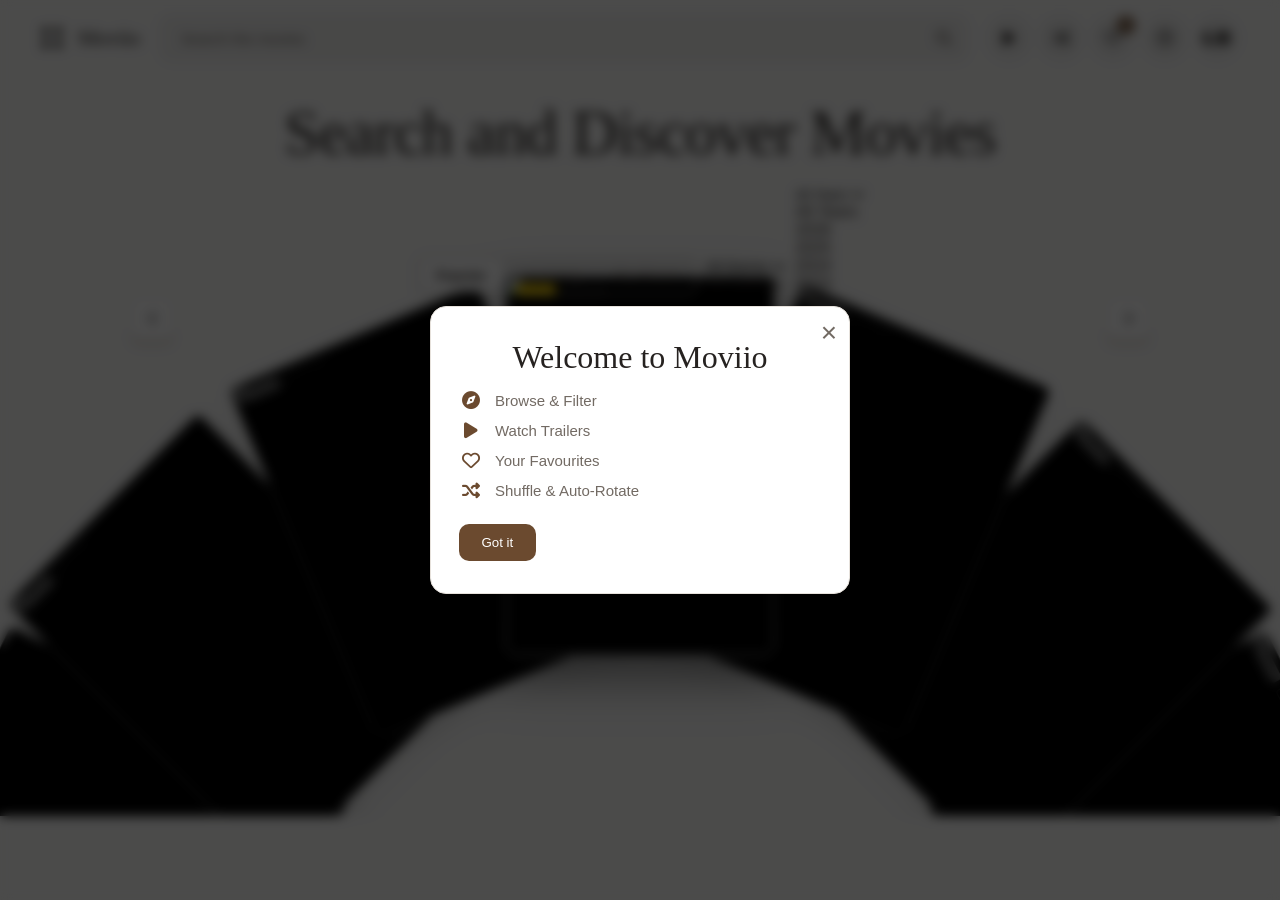
==== commit ff7e0817: "fix: rename  favorite to favourite in css files" ====
--- a/app.html
+++ b/app.html
@@ -115,12 +115,12 @@
     </div>
 
     <!-- Favourites Popup -->
-    <div id="favoritesPopup" class="favorites-popup hidden">
-      <div class="favorites-header">
+    <div id="favouritesPopup" class="favourites-popup hidden">
+      <div class="favourites-header">
         <h3>Your Favourites</h3>
-        <button id="favoritesCloseBtn" class="modal-close">&times;</button>
-      </div>
-      <div id="favoritesList" class="favorites-list"></div>
+        <button id="favouritesCloseBtn" class="modal-close">&times;</button>
+      </div>
+      <div id="favouritesList" class="favourites-list"></div>
     </div>
 
     <header>
@@ -147,9 +147,9 @@
           <button id="shuffleBtn" class="header-btn" title="Shuffle">
             <i class="fa-solid fa-shuffle"></i>
           </button>
-          <button id="favoritesBtn" class="header-btn" title="Favourites">
+          <button id="favouritesBtn" class="header-btn" title="Favourites">
             <i class="fa-regular fa-heart"></i>
-            <span class="favorites-count">0</span>
+            <span class="favourites-count">0</span>
           </button>
           <button id="instructionsBtn" class="header-btn" title="Instructions">
             <i class="fa-regular fa-question-circle"></i>
@@ -219,7 +219,7 @@
         </button>
 
         <div class="wheel-track">
-          <!-- 7 cards as in original but without watchlist button, now favorites heart -->
+          <!-- 7 cards as in original but without watchlist button, now favourites heart -->
           <div class="card card-0">
             <div class="movie-details">
               <div class="details-top">
@@ -392,7 +392,7 @@
         <button class="btn-icon" id="fullscreenBtn" title="Fullscreen">
           <i class="fa-solid fa-expand"></i>
         </button>
-        <button class="btn-icon favorite-btn" id="overlayFavoriteBtn" title="Add to Favourites">
+        <button class="btn-icon favourite-btn" id="overlayFavouriteBtn" title="Add to Favourites">
           <i class="fa-regular fa-heart"></i>
         </button>
         <button class="btn-icon" id="shareBtn" title="Share Movie">
--- a/styles/main.css
+++ b/styles/main.css
@@ -5,4 +5,4 @@
 @import 'carousel.css';
 @import 'trailer.css';
 @import 'modal.css';
-@import 'favorites.css';
+@import 'favourites.css';
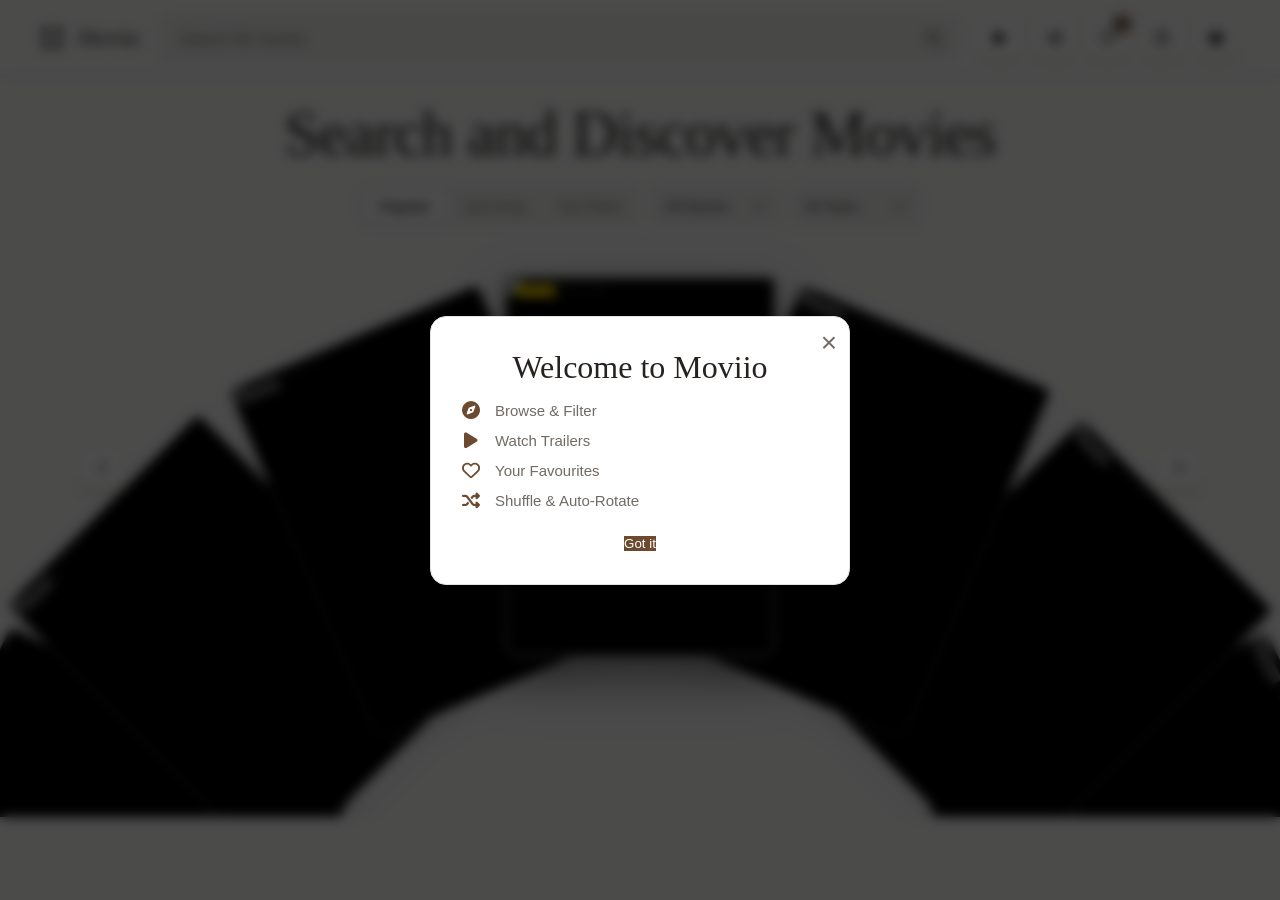
==== commit 213f7dfc: "fix: search-clear, outside-click dropdowns, drag carousel bug, trailer heart-btn ID mismatch; redesi" ====
--- a/app.html
+++ b/app.html
@@ -103,13 +103,58 @@
     <div id="instructionsModal" class="instructions-modal hidden">
       <div class="instructions-content">
         <button id="instructionsCloseBtn" class="modal-close">&times;</button>
-        <h2>How to Use Moviio</h2>
+        <div class="instructions-header">
+          <div class="instructions-icon"><i class="fa-solid fa-clapperboard"></i></div>
+          <h2>How to Use Moviio</h2>
+          <p>Everything you need to explore the wheel.</p>
+        </div>
         <div class="instruction-steps">
-          <div><i class="fa-solid fa-arrows-left-right"></i> Drag or use arrows to rotate</div>
-          <div><i class="fa-solid fa-circle-play"></i> Click card to watch trailer</div>
-          <div><i class="fa-regular fa-heart"></i> Heart to save favourites</div>
-          <div><i class="fa-solid fa-shuffle"></i> Shuffle for random</div>
-          <div><i class="fa-solid fa-rotate"></i> Auto‑Rotate to spin</div>
+          <div class="instruction-step">
+            <span class="step-num">1</span>
+            <i class="fa-solid fa-arrows-left-right"></i>
+            <div>
+              <strong>Navigate</strong>
+              <span>Drag, swipe, or use the arrow buttons to rotate the wheel</span>
+            </div>
+          </div>
+          <div class="instruction-step">
+            <span class="step-num">2</span>
+            <i class="fa-solid fa-circle-play"></i>
+            <div>
+              <strong>Watch a trailer</strong>
+              <span>Click the centered card to open its official trailer</span>
+            </div>
+          </div>
+          <div class="instruction-step">
+            <span class="step-num">3</span>
+            <i class="fa-regular fa-heart"></i>
+            <div>
+              <strong>Save favourites</strong>
+              <span>Tap the heart icon on any card to save it for later</span>
+            </div>
+          </div>
+          <div class="instruction-step">
+            <span class="step-num">4</span>
+            <i class="fa-solid fa-shuffle"></i>
+            <div>
+              <strong>Shuffle</strong>
+              <span>Jump to a random page of popular movies</span>
+            </div>
+          </div>
+          <div class="instruction-step">
+            <span class="step-num">5</span>
+            <i class="fa-solid fa-rotate"></i>
+            <div>
+              <strong>Auto‑rotate</strong>
+              <span>Let the wheel spin on its own, hands‑free</span>
+            </div>
+          </div>
+        </div>
+        <div class="instruction-shortcuts">
+          <span class="shortcuts-label">Keyboard shortcuts</span>
+          <div class="shortcut-row"><kbd>←</kbd><kbd>→</kbd> Rotate the wheel</div>
+          <div class="shortcut-row"><kbd>Enter</kbd> / <kbd>Space</kbd> Open trailer</div>
+          <div class="shortcut-row"><kbd>Esc</kbd> Close overlays</div>
         </div>
       </div>
     </div>
--- a/styles/main.css
+++ b/styles/main.css
@@ -6,3 +6,5 @@
 @import 'trailer.css';
 @import 'modal.css';
 @import 'favourites.css';
+@import 'dropdown.css';
+
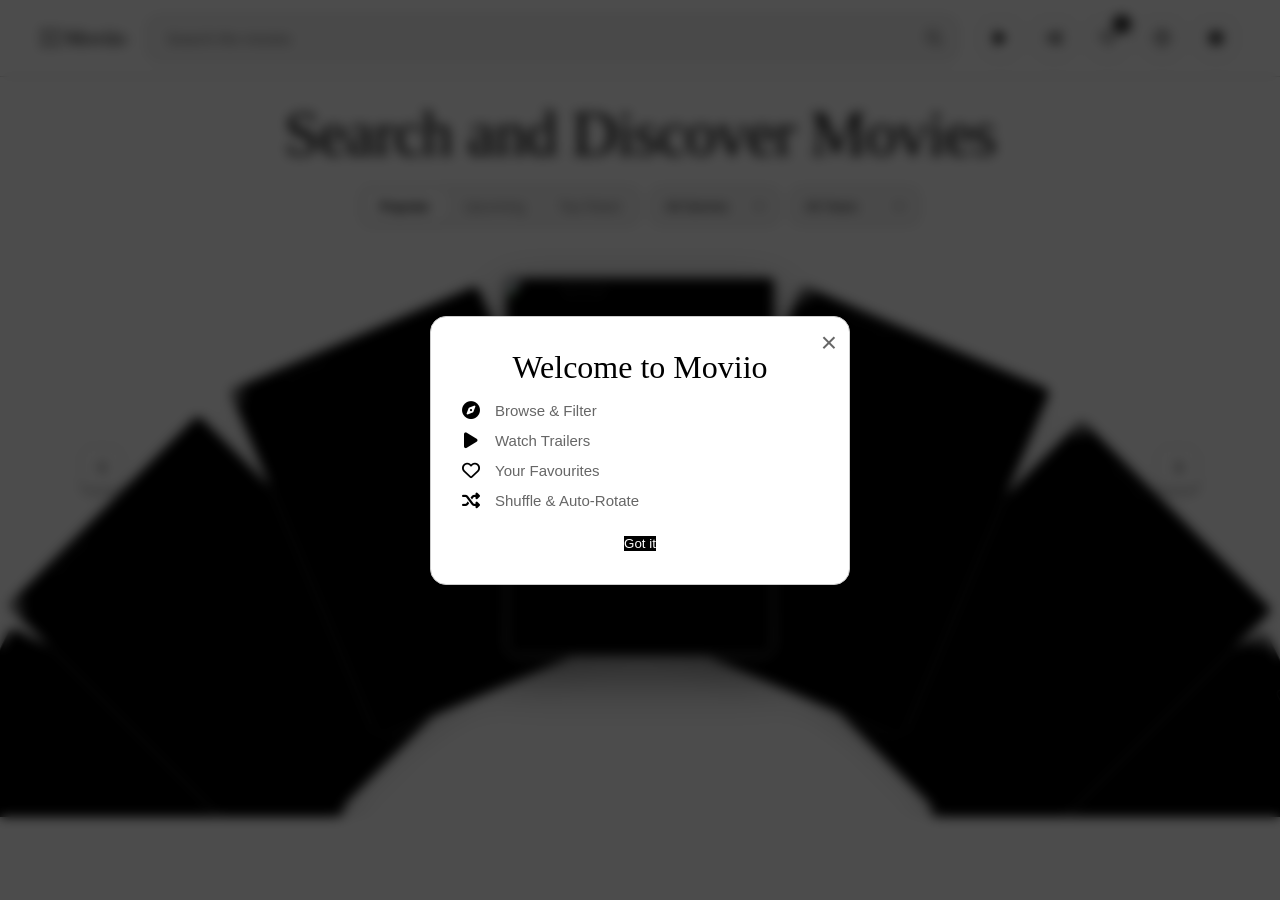
==== commit b114f930: "fix: reverse import of styles files" ====
--- a/app.html
+++ b/app.html
@@ -33,7 +33,7 @@
   <link rel="icon" href="./assets/favicon.svg" />
   <link rel="manifest" href="/manifest.json">
   <meta name="apple-mobile-web-app-capable" content="yes">
-  <link rel="stylesheet" href="styles/main.css" />
+  <link rel="stylesheet" href="./styles/main.css" />
   <link rel="stylesheet" href="https://cdnjs.cloudflare.com/ajax/libs/font-awesome/6.5.1/css/all.min.css"
     crossorigin="anonymous" referrerpolicy="no-referrer" />
   <script>
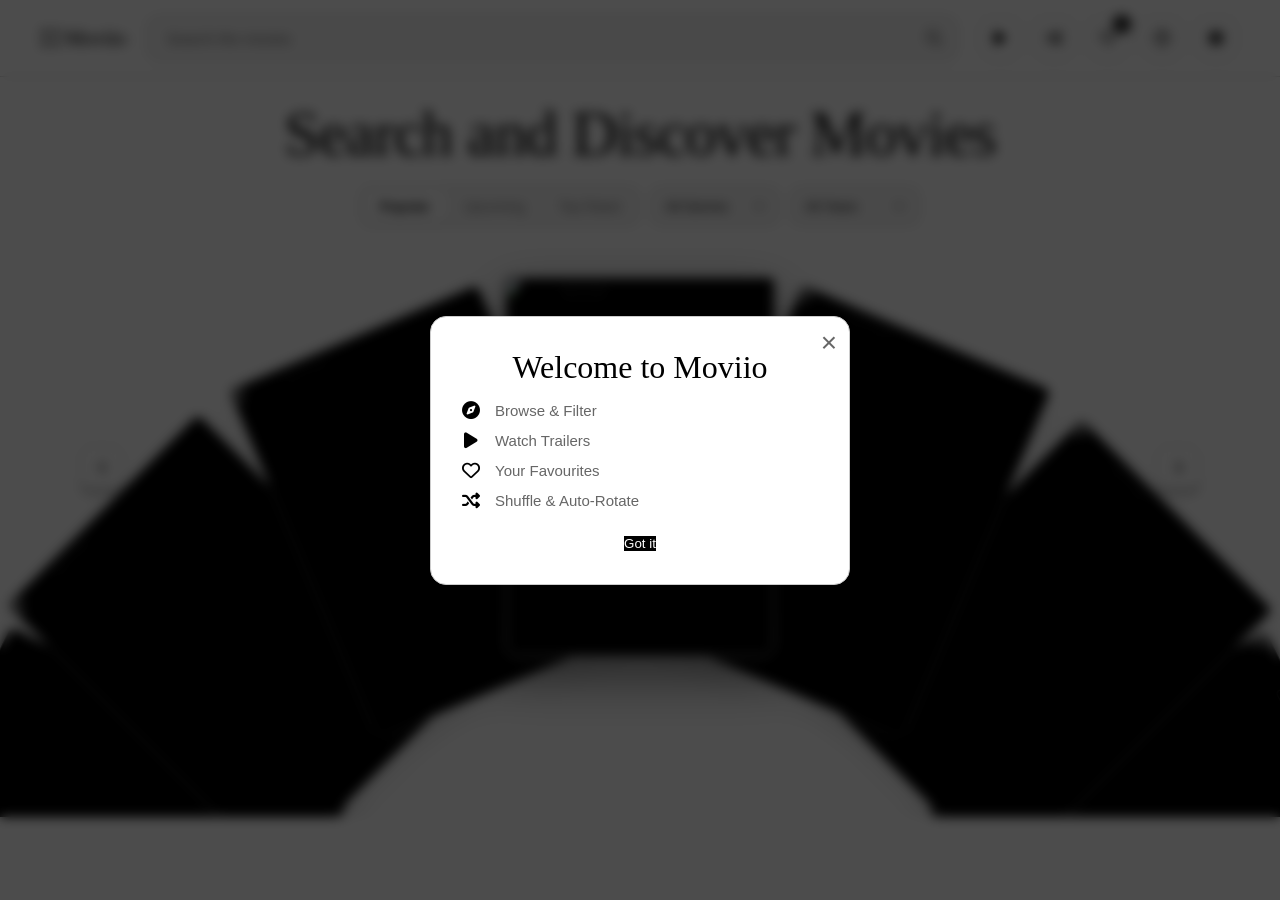
==== commit dc4ae48b: "feat: move trailer overlay to standalone trailer.html page" ====
--- a/app.html
+++ b/app.html
@@ -411,50 +411,6 @@
     </main>
   </section>
 
-  <!-- Trailer overlay -->
-  <div id="trailer-overlay" class="hidden">
-    <div class="trailer-bg">
-      <iframe id="trailerPlayer" src="" frameborder="0" allow="autoplay; fullscreen; picture-in-picture"
-        allowfullscreen></iframe>
-    </div>
-    <div class="trailer-gradient"></div>
-    <div class="trailer-content">
-      <div class="movie-rating">
-        <span class="tag rating" id="trailerRating"></span>
-        <i class="fa-solid fa-star" id="fa-star"></i>
-      </div>
-      <h1 id="trailerTitle"></h1>
-      <div class="meta">
-        <span><i class="fa-solid fa-play"></i> <span>Movie</span></span>
-        <span><i class="fa-solid fa-calendar-days"></i> <span id="trailerYear"></span></span>
-      </div>
-      <p id="trailerOverview" class="overview"></p>
-
-      <div class="trailer-controls">
-        <button class="btn primary" id="playPauseBtn">
-          <i class="fa-solid fa-play"></i> Watch Now
-        </button>
-        <button class="btn-icon" id="fullscreenBtn" title="Fullscreen">
-          <i class="fa-solid fa-expand"></i>
-        </button>
-        <button class="btn-icon favourite-btn" id="overlayFavouriteBtn" title="Add to Favourites">
-          <i class="fa-regular fa-heart"></i>
-        </button>
-        <button class="btn-icon" id="shareBtn" title="Share Movie">
-          <i class="fa-solid fa-share-nodes"></i>
-        </button>
-      </div>
-    </div>
-
-    <button id="closeTrailer" class="close">
-      <svg xmlns="http://www.w3.org/2000/svg" width="4em" height="4em" fill="currentColor" viewBox="0 0 256 256">
-        <path
-          d="M232,200a8,8,0,0,1-16,0,88.1,88.1,0,0,0-88-88H51.31l34.35,34.34a8,8,0,0,1-11.32,11.32l-48-48a8,8,0,0,1,0-11.32l48-48A8,8,0,0,1,85.66,61.66L51.31,96H128A104.11,104.11,0,0,1,232,200Z">
-        </path>
-      </svg>
-    </button>
-  </div>
-
   <script src="theme.js"></script>
   <script type="module" src="scripts/main.js"></script>
   <script>
